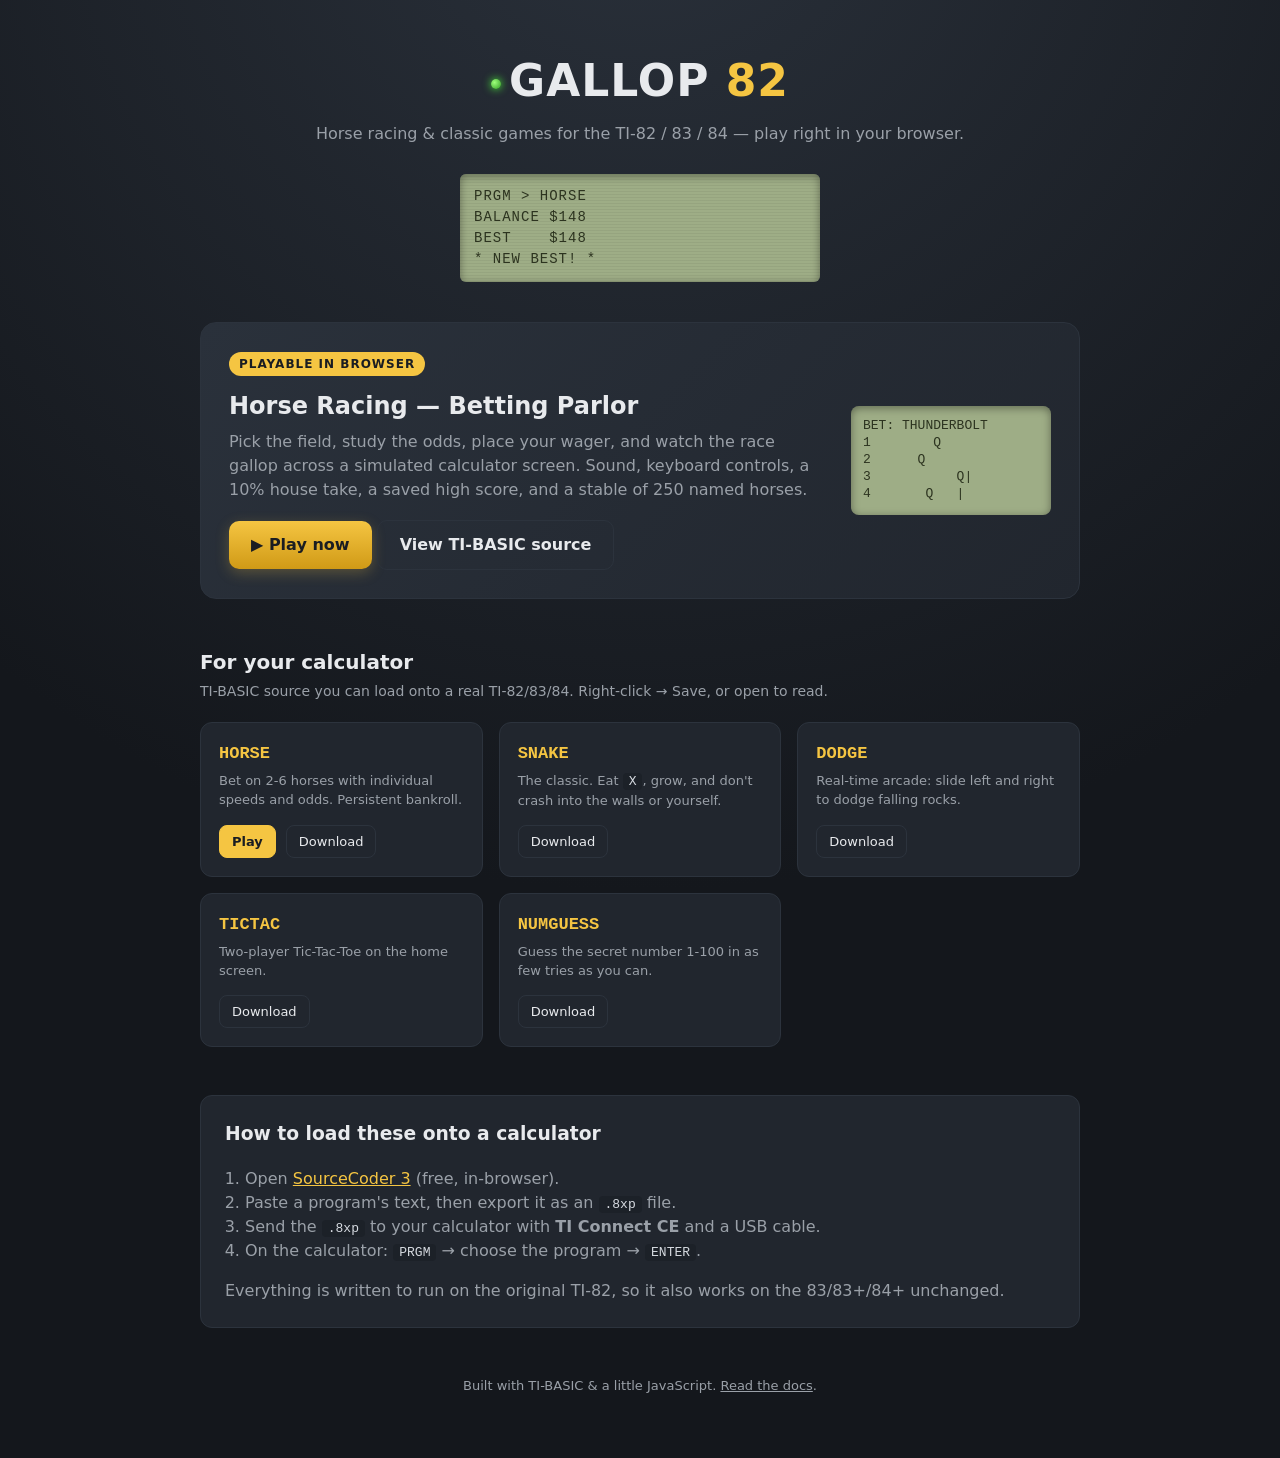
==== index.html @ 48505a06 "Gallop 82: TI-BASIC games + playable web horse racing" ====
<!DOCTYPE html>
<html lang="en">
<head>
<meta charset="UTF-8" />
<meta name="viewport" content="width=device-width, initial-scale=1.0" />
<title>Gallop 82 &mdash; TI Calculator Games</title>
<meta name="description" content="Gallop 82: classic TI-82/83/84 calculator games in TI-BASIC, plus a playable browser version of the Horse Racing betting parlor." />
<style>
  :root {
    --bg: #14171c;
    --bg2: #1c2128;
    --card: #21262e;
    --card-edge: #2c333d;
    --text: #e8eaed;
    --muted: #9aa0a8;
    --accent: #f5c542;
    --lcd: #9ead86;
    --lcd-dark: #2c331f;
    --green: #4cff3a;
  }
  * { box-sizing: border-box; }
  body {
    margin: 0;
    background: radial-gradient(circle at 50% -10%, #2a313b, var(--bg) 60%);
    color: var(--text);
    font-family: "Segoe UI", system-ui, sans-serif;
    line-height: 1.5;
    min-height: 100vh;
  }
  .wrap { max-width: 920px; margin: 0 auto; padding: 48px 20px 64px; }
  header { text-align: center; margin-bottom: 40px; }
  .led {
    display: inline-block; width: 10px; height: 10px; border-radius: 50%;
    background: radial-gradient(circle at 35% 35%, #9dff7a, #2e9b22);
    box-shadow: 0 0 8px var(--green); margin-right: 8px; vertical-align: middle;
  }
  h1 {
    font-size: clamp(28px, 6vw, 44px); margin: 0 0 8px;
    letter-spacing: 1px;
  }
  h1 .y { color: var(--accent); }
  .tag { color: var(--muted); font-size: 16px; margin: 0; }
  .lcd-strip {
    margin: 28px auto 0; max-width: 360px;
    background: var(--lcd); color: var(--lcd-dark);
    font-family: "Consolas", monospace; font-size: 14px; letter-spacing: 1px;
    border-radius: 6px; padding: 12px 14px; white-space: pre; text-align: left;
    box-shadow: inset 0 2px 8px rgba(0,0,0,0.4);
    background-image: repeating-linear-gradient(0deg, rgba(0,0,0,0.05) 0 1px, transparent 1px 3px);
  }
  .featured {
    margin-top: 40px;
    background: linear-gradient(135deg, #2a313b, #21262e);
    border: 1px solid var(--card-edge);
    border-radius: 16px; padding: 28px;
    display: flex; gap: 24px; align-items: center; flex-wrap: wrap;
  }
  .featured .info { flex: 1 1 260px; }
  .featured h2 { margin: 0 0 6px; font-size: 24px; }
  .featured p { color: var(--muted); margin: 0 0 18px; }
  .badge {
    display: inline-block; font-size: 12px; font-weight: 700; letter-spacing: 1px;
    color: #1a1d22; background: var(--accent); padding: 3px 10px; border-radius: 20px;
    margin-bottom: 12px;
  }
  .btn {
    display: inline-block; text-decoration: none; font-weight: 700;
    background: linear-gradient(180deg, #f5c542, #d09a16); color: #1a1d22;
    padding: 12px 22px; border-radius: 10px; font-size: 16px;
    box-shadow: 0 4px 14px rgba(245,197,66,0.25); transition: transform .06s ease, filter .1s ease;
  }
  .btn:hover { filter: brightness(1.08); }
  .btn:active { transform: translateY(1px); }
  .btn.ghost {
    background: none; color: var(--text); border: 1px solid var(--card-edge);
    box-shadow: none; font-weight: 600;
  }
  .featured .art {
    flex: 0 0 200px; background: var(--lcd); color: var(--lcd-dark);
    font-family: "Consolas", monospace; font-size: 13px; line-height: 1.3;
    border-radius: 8px; padding: 12px; white-space: pre;
    box-shadow: inset 0 2px 8px rgba(0,0,0,0.4);
  }
  h3.section { margin: 48px 0 4px; font-size: 20px; }
  .section-sub { color: var(--muted); margin: 0 0 20px; font-size: 14px; }
  .grid { display: grid; grid-template-columns: repeat(auto-fill, minmax(210px, 1fr)); gap: 16px; }
  .card {
    background: var(--card); border: 1px solid var(--card-edge);
    border-radius: 12px; padding: 18px; display: flex; flex-direction: column;
  }
  .card h4 { margin: 0 0 4px; font-size: 17px; font-family: "Consolas", monospace; color: var(--accent); }
  .card p { color: var(--muted); font-size: 13px; margin: 0 0 14px; flex: 1; }
  .card .links { display: flex; gap: 10px; flex-wrap: wrap; }
  .card a {
    font-size: 13px; text-decoration: none; color: var(--text);
    border: 1px solid var(--card-edge); padding: 6px 12px; border-radius: 8px;
    transition: background .1s ease;
  }
  .card a:hover { background: var(--bg2); }
  .card a.play { background: var(--accent); color: #1a1d22; border-color: var(--accent); font-weight: 700; }
  .howto {
    margin-top: 48px; background: var(--card); border: 1px solid var(--card-edge);
    border-radius: 12px; padding: 24px;
  }
  .howto h3 { margin-top: 0; }
  .howto ol { color: var(--muted); padding-left: 20px; }
  .howto a { color: var(--accent); }
  code {
    background: var(--bg2); padding: 1px 6px; border-radius: 4px;
    font-family: "Consolas", monospace; font-size: 13px; color: #d6dae0;
  }
  footer { text-align: center; color: var(--muted); font-size: 13px; margin-top: 48px; }
  footer a { color: var(--muted); }
</style>
</head>
<body>
  <div class="wrap">
    <header>
      <h1><span class="led"></span>GALLOP <span class="y">82</span></h1>
      <p class="tag">Horse racing &amp; classic games for the TI-82 / 83 / 84 &mdash; play right in your browser.</p>
      <div class="lcd-strip">PRGM &gt; HORSE
BALANCE $148
BEST    $148
* NEW BEST! *</div>
    </header>

    <section class="featured">
      <div class="info">
        <span class="badge">PLAYABLE IN BROWSER</span>
        <h2>Horse Racing &mdash; Betting Parlor</h2>
        <p>Pick the field, study the odds, place your wager, and watch the race
           gallop across a simulated calculator screen. Sound, keyboard controls,
           a 10% house take, a saved high score, and a stable of 250 named horses.</p>
        <a class="btn" href="web/horse.html">&#9654; Play now</a>
        <a class="btn ghost" href="games/HORSE.txt">View TI-BASIC source</a>
      </div>
      <div class="art">BET: THUNDERBOLT
1        Q
2      Q
3           Q|
4       Q   |</div>
    </section>

    <h3 class="section">For your calculator</h3>
    <p class="section-sub">TI-BASIC source you can load onto a real TI-82/83/84. Right-click &rarr; Save, or open to read.</p>
    <div class="grid">
      <div class="card">
        <h4>HORSE</h4>
        <p>Bet on 2-6 horses with individual speeds and odds. Persistent bankroll.</p>
        <div class="links">
          <a class="play" href="web/horse.html">Play</a>
          <a href="games/HORSE.txt" download>Download</a>
        </div>
      </div>
      <div class="card">
        <h4>SNAKE</h4>
        <p>The classic. Eat <code>X</code>, grow, and don't crash into the walls or yourself.</p>
        <div class="links"><a href="games/SNAKE.txt" download>Download</a></div>
      </div>
      <div class="card">
        <h4>DODGE</h4>
        <p>Real-time arcade: slide left and right to dodge falling rocks.</p>
        <div class="links"><a href="games/DODGE.txt" download>Download</a></div>
      </div>
      <div class="card">
        <h4>TICTAC</h4>
        <p>Two-player Tic-Tac-Toe on the home screen.</p>
        <div class="links"><a href="games/TICTAC.txt" download>Download</a></div>
      </div>
      <div class="card">
        <h4>NUMGUESS</h4>
        <p>Guess the secret number 1-100 in as few tries as you can.</p>
        <div class="links"><a href="games/NUMGUESS.txt" download>Download</a></div>
      </div>
    </div>

    <div class="howto">
      <h3>How to load these onto a calculator</h3>
      <ol>
        <li>Open <a href="https://www.cemetech.net/sc/" target="_blank" rel="noopener">SourceCoder 3</a> (free, in-browser).</li>
        <li>Paste a program's text, then export it as an <code>.8xp</code> file.</li>
        <li>Send the <code>.8xp</code> to your calculator with <strong>TI Connect CE</strong> and a USB cable.</li>
        <li>On the calculator: <code>PRGM</code> &rarr; choose the program &rarr; <code>ENTER</code>.</li>
      </ol>
      <p style="color:var(--muted); margin-bottom:0;">Everything is written to run on the original TI-82, so it also works on the 83/83+/84+ unchanged.</p>
    </div>

    <footer>
      Built with TI-BASIC &amp; a little JavaScript. <a href="README.md">Read the docs</a>.
    </footer>
  </div>
</body>
</html>
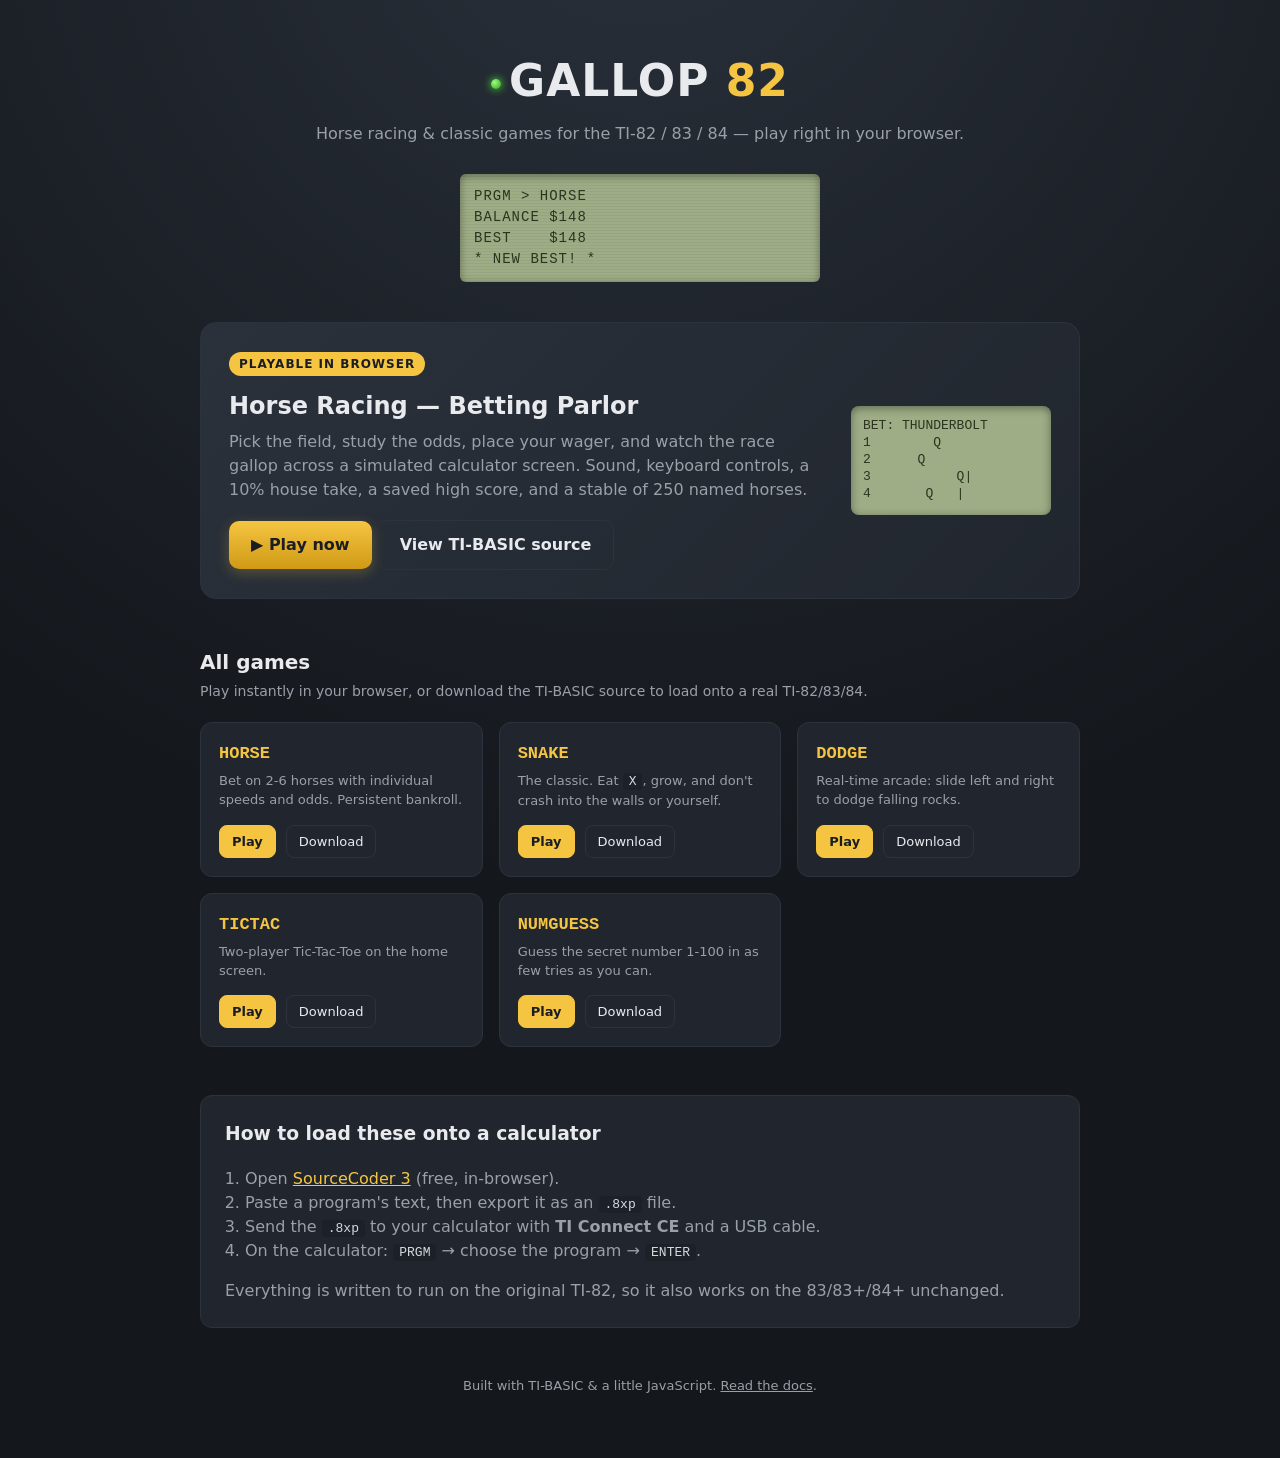
==== commit c864e17e: "Add playable web versions of all games (Snake, Dodge, Tic-Tac-Toe, Number Guess) on a shared calcula" ====
--- a/index.html
+++ b/index.html
@@ -141,8 +141,8 @@
 4       Q   |</div>
     </section>
 
-    <h3 class="section">For your calculator</h3>
-    <p class="section-sub">TI-BASIC source you can load onto a real TI-82/83/84. Right-click &rarr; Save, or open to read.</p>
+    <h3 class="section">All games</h3>
+    <p class="section-sub">Play instantly in your browser, or download the TI-BASIC source to load onto a real TI-82/83/84.</p>
     <div class="grid">
       <div class="card">
         <h4>HORSE</h4>
@@ -155,22 +155,34 @@
       <div class="card">
         <h4>SNAKE</h4>
         <p>The classic. Eat <code>X</code>, grow, and don't crash into the walls or yourself.</p>
-        <div class="links"><a href="games/SNAKE.txt" download>Download</a></div>
+        <div class="links">
+          <a class="play" href="web/snake.html">Play</a>
+          <a href="games/SNAKE.txt" download>Download</a>
+        </div>
       </div>
       <div class="card">
         <h4>DODGE</h4>
         <p>Real-time arcade: slide left and right to dodge falling rocks.</p>
-        <div class="links"><a href="games/DODGE.txt" download>Download</a></div>
+        <div class="links">
+          <a class="play" href="web/dodge.html">Play</a>
+          <a href="games/DODGE.txt" download>Download</a>
+        </div>
       </div>
       <div class="card">
         <h4>TICTAC</h4>
         <p>Two-player Tic-Tac-Toe on the home screen.</p>
-        <div class="links"><a href="games/TICTAC.txt" download>Download</a></div>
+        <div class="links">
+          <a class="play" href="web/tictac.html">Play</a>
+          <a href="games/TICTAC.txt" download>Download</a>
+        </div>
       </div>
       <div class="card">
         <h4>NUMGUESS</h4>
         <p>Guess the secret number 1-100 in as few tries as you can.</p>
-        <div class="links"><a href="games/NUMGUESS.txt" download>Download</a></div>
+        <div class="links">
+          <a class="play" href="web/numguess.html">Play</a>
+          <a href="games/NUMGUESS.txt" download>Download</a>
+        </div>
       </div>
     </div>
 
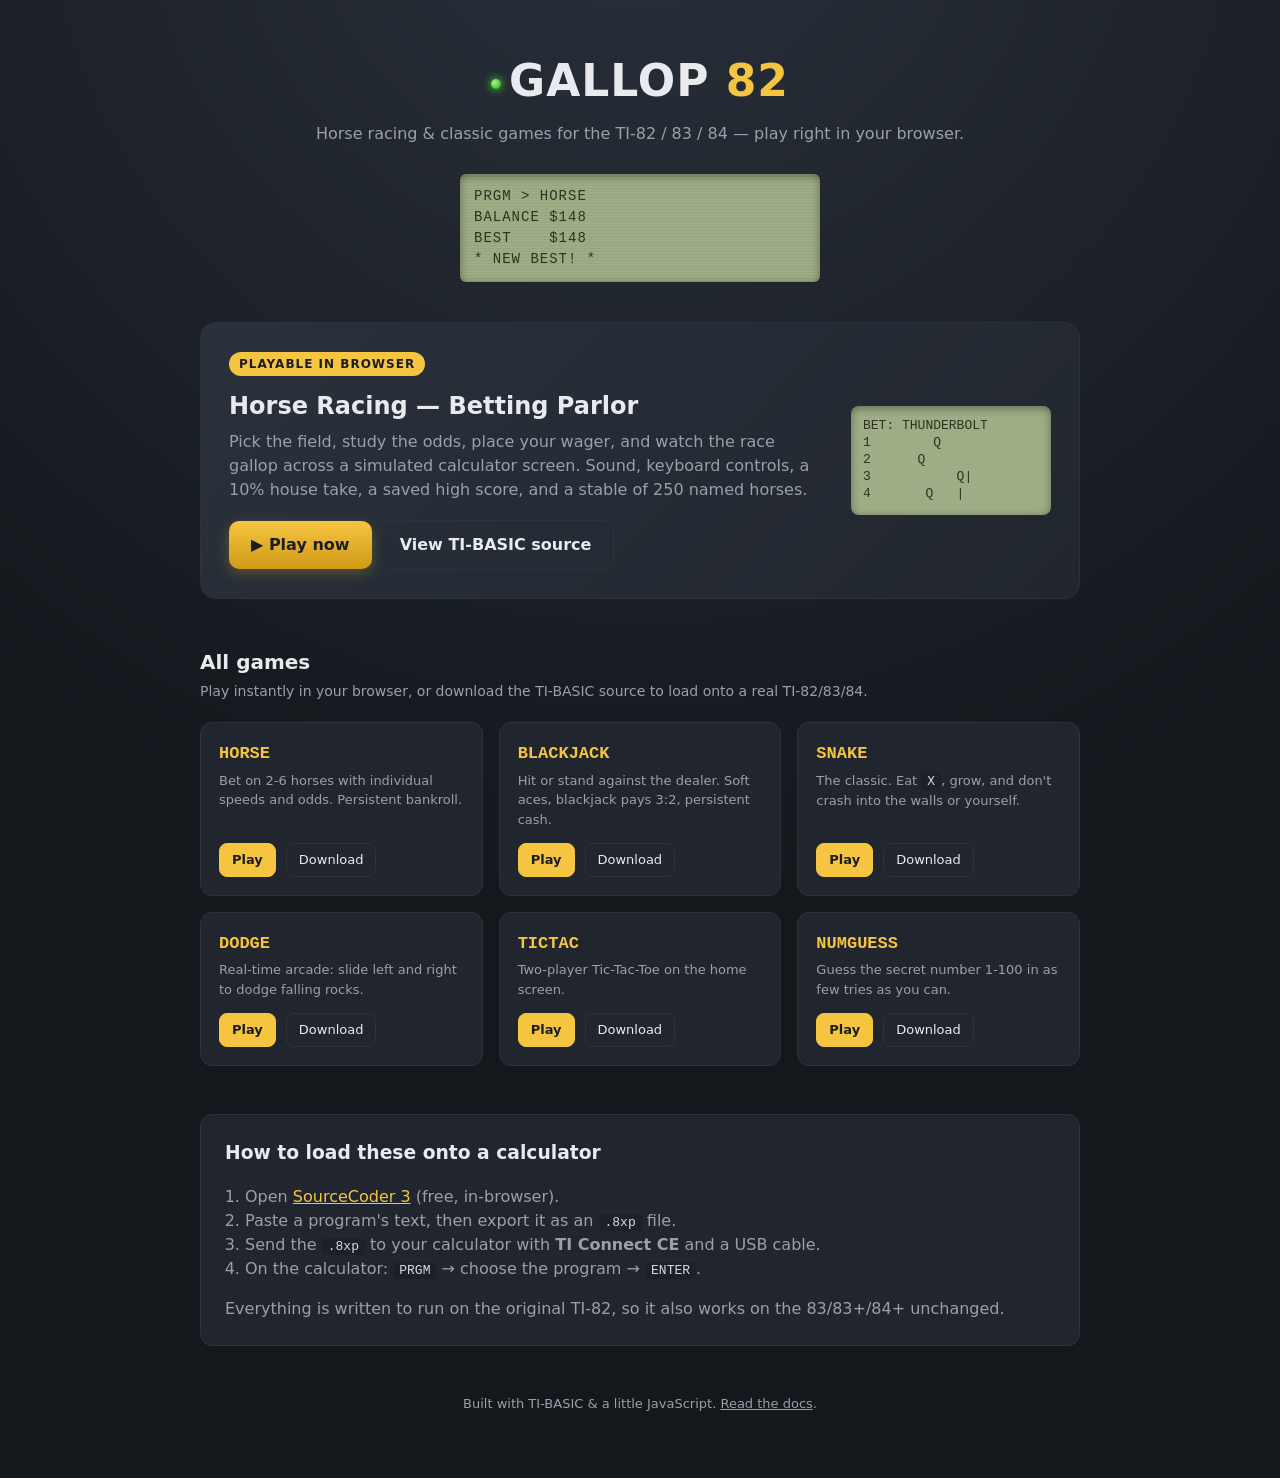
==== commit c78afce8: "Add Blackjack (web + TI-BASIC), social preview meta tags, and site preview image" ====
--- a/index.html
+++ b/index.html
@@ -4,7 +4,16 @@
 <meta charset="UTF-8" />
 <meta name="viewport" content="width=device-width, initial-scale=1.0" />
 <title>Gallop 82 &mdash; TI Calculator Games</title>
-<meta name="description" content="Gallop 82: classic TI-82/83/84 calculator games in TI-BASIC, plus a playable browser version of the Horse Racing betting parlor." />
+<meta name="description" content="Gallop 82: classic TI-82/83/84 calculator games in TI-BASIC, plus playable browser versions of Horse Racing, Blackjack, Snake and more." />
+<meta property="og:title" content="Gallop 82 &mdash; TI Calculator Games" />
+<meta property="og:description" content="Play retro TI-82 calculator games right in your browser: Horse Racing, Blackjack, Snake, Dodge, Tic-Tac-Toe and Number Guess. Plus TI-BASIC source to load on a real calculator." />
+<meta property="og:type" content="website" />
+<meta property="og:url" content="https://curt-tte.github.io/gallop-82/" />
+<meta property="og:image" content="https://curt-tte.github.io/gallop-82/assets/horse_preview.png" />
+<meta name="twitter:card" content="summary_large_image" />
+<meta name="twitter:title" content="Gallop 82 &mdash; TI Calculator Games" />
+<meta name="twitter:description" content="Play retro TI-82 calculator games right in your browser." />
+<meta name="twitter:image" content="https://curt-tte.github.io/gallop-82/assets/horse_preview.png" />
 <style>
   :root {
     --bg: #14171c;
@@ -153,6 +162,14 @@
         </div>
       </div>
       <div class="card">
+        <h4>BLACKJACK</h4>
+        <p>Hit or stand against the dealer. Soft aces, blackjack pays 3:2, persistent cash.</p>
+        <div class="links">
+          <a class="play" href="web/blackjack.html">Play</a>
+          <a href="games/BLACKJK.txt" download>Download</a>
+        </div>
+      </div>
+      <div class="card">
         <h4>SNAKE</h4>
         <p>The classic. Eat <code>X</code>, grow, and don't crash into the walls or yourself.</p>
         <div class="links">
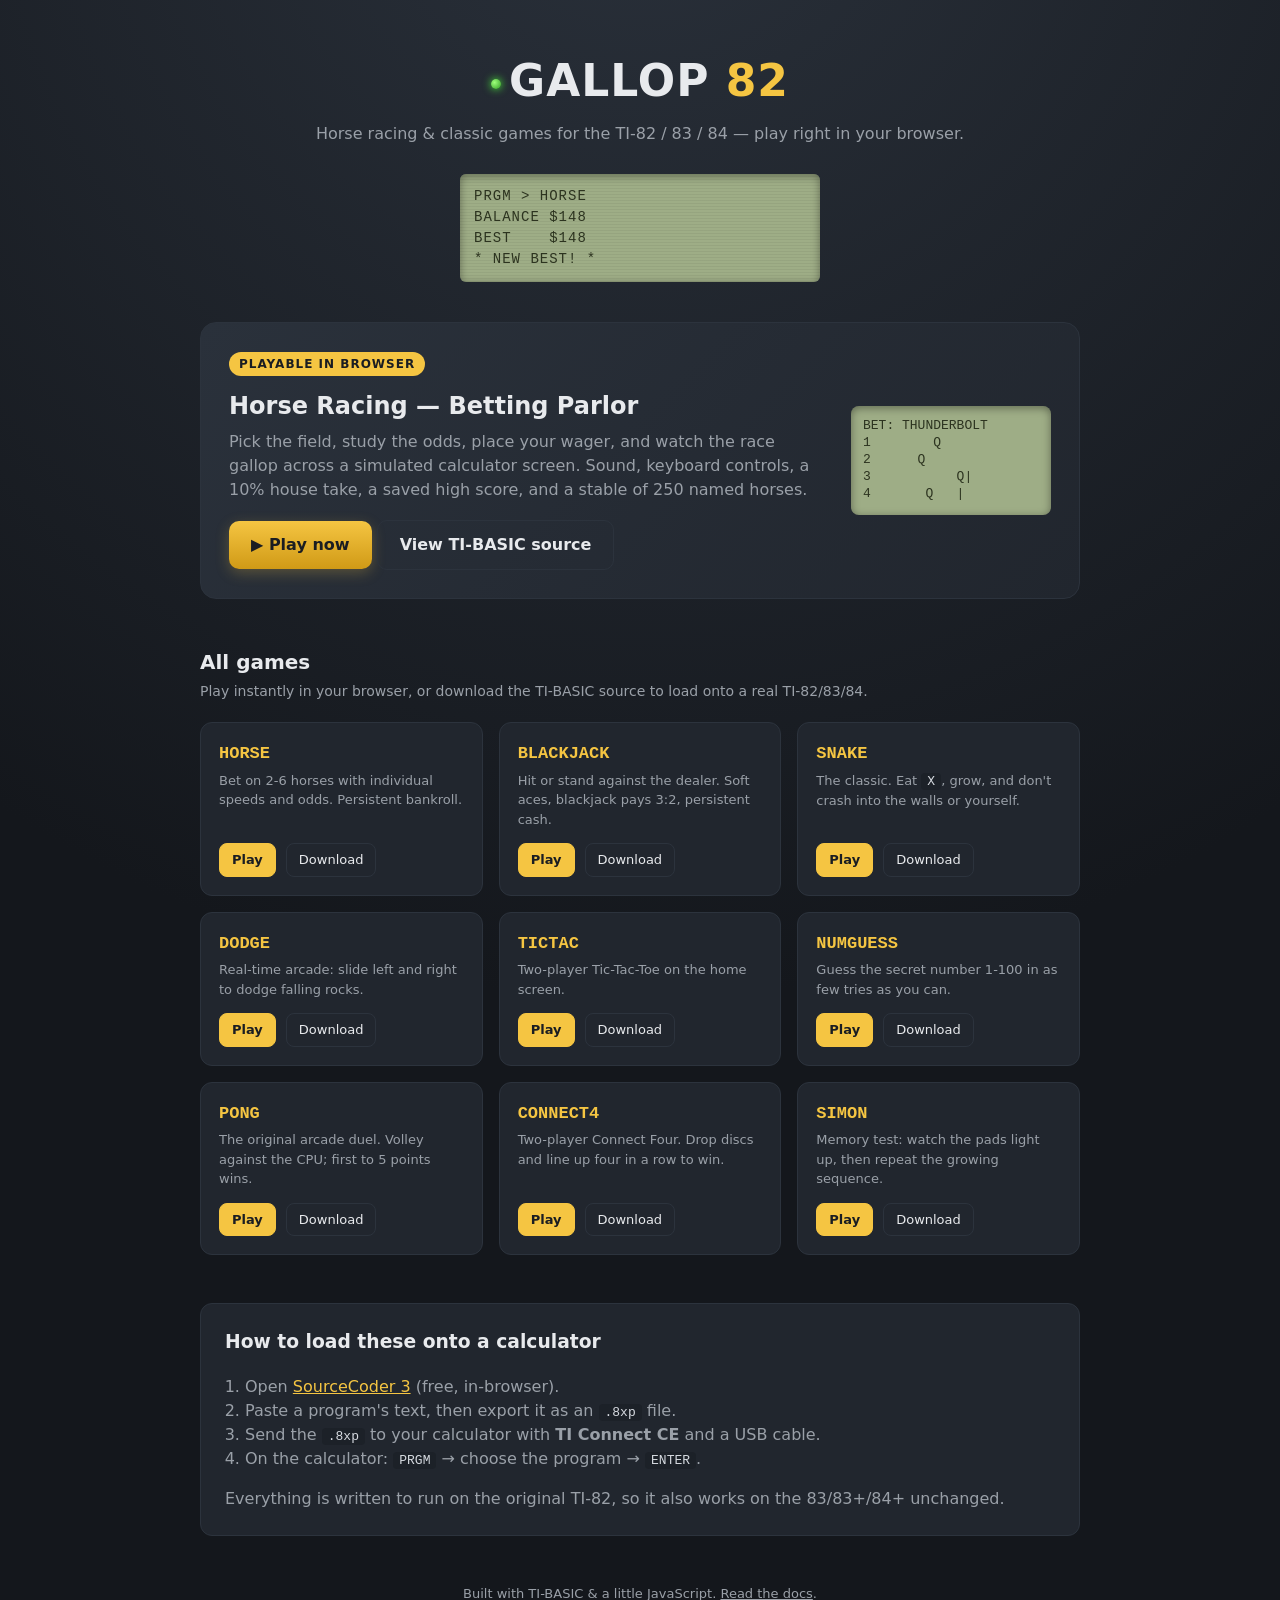
==== commit fa17691b: "Add Pong, Connect Four, and Simon (web + TI-BASIC) Three new games on the shared calculator engine, " ====
--- a/index.html
+++ b/index.html
@@ -4,16 +4,18 @@
 <meta charset="UTF-8" />
 <meta name="viewport" content="width=device-width, initial-scale=1.0" />
 <title>Gallop 82 &mdash; TI Calculator Games</title>
-<meta name="description" content="Gallop 82: classic TI-82/83/84 calculator games in TI-BASIC, plus playable browser versions of Horse Racing, Blackjack, Snake and more." />
+<meta name="description" content="Gallop 82: classic TI-82/83/84 calculator games in TI-BASIC, plus playable browser versions of Horse Racing, Blackjack, Snake, Pong, Connect Four, Simon and more." />
 <meta property="og:title" content="Gallop 82 &mdash; TI Calculator Games" />
-<meta property="og:description" content="Play retro TI-82 calculator games right in your browser: Horse Racing, Blackjack, Snake, Dodge, Tic-Tac-Toe and Number Guess. Plus TI-BASIC source to load on a real calculator." />
+<meta property="og:description" content="Play retro TI-82 calculator games right in your browser: Horse Racing, Blackjack, Snake, Pong, Connect Four, Simon, Dodge, Tic-Tac-Toe and Number Guess. Plus TI-BASIC source to load on a real calculator." />
 <meta property="og:type" content="website" />
 <meta property="og:url" content="https://curt-tte.github.io/gallop-82/" />
-<meta property="og:image" content="https://curt-tte.github.io/gallop-82/assets/horse_preview.png" />
+<meta property="og:image" content="https://curt-tte.github.io/gallop-82/assets/og-image.jpg" />
+<meta property="og:image:width" content="1200" />
+<meta property="og:image:height" content="630" />
 <meta name="twitter:card" content="summary_large_image" />
 <meta name="twitter:title" content="Gallop 82 &mdash; TI Calculator Games" />
 <meta name="twitter:description" content="Play retro TI-82 calculator games right in your browser." />
-<meta name="twitter:image" content="https://curt-tte.github.io/gallop-82/assets/horse_preview.png" />
+<meta name="twitter:image" content="https://curt-tte.github.io/gallop-82/assets/og-image.jpg" />
 <style>
   :root {
     --bg: #14171c;
@@ -201,6 +203,30 @@
           <a href="games/NUMGUESS.txt" download>Download</a>
         </div>
       </div>
+      <div class="card">
+        <h4>PONG</h4>
+        <p>The original arcade duel. Volley against the CPU; first to 5 points wins.</p>
+        <div class="links">
+          <a class="play" href="web/pong.html">Play</a>
+          <a href="games/PONG.txt" download>Download</a>
+        </div>
+      </div>
+      <div class="card">
+        <h4>CONNECT4</h4>
+        <p>Two-player Connect Four. Drop discs and line up four in a row to win.</p>
+        <div class="links">
+          <a class="play" href="web/connect4.html">Play</a>
+          <a href="games/CONNECT4.txt" download>Download</a>
+        </div>
+      </div>
+      <div class="card">
+        <h4>SIMON</h4>
+        <p>Memory test: watch the pads light up, then repeat the growing sequence.</p>
+        <div class="links">
+          <a class="play" href="web/simon.html">Play</a>
+          <a href="games/SIMON.txt" download>Download</a>
+        </div>
+      </div>
     </div>
 
     <div class="howto">
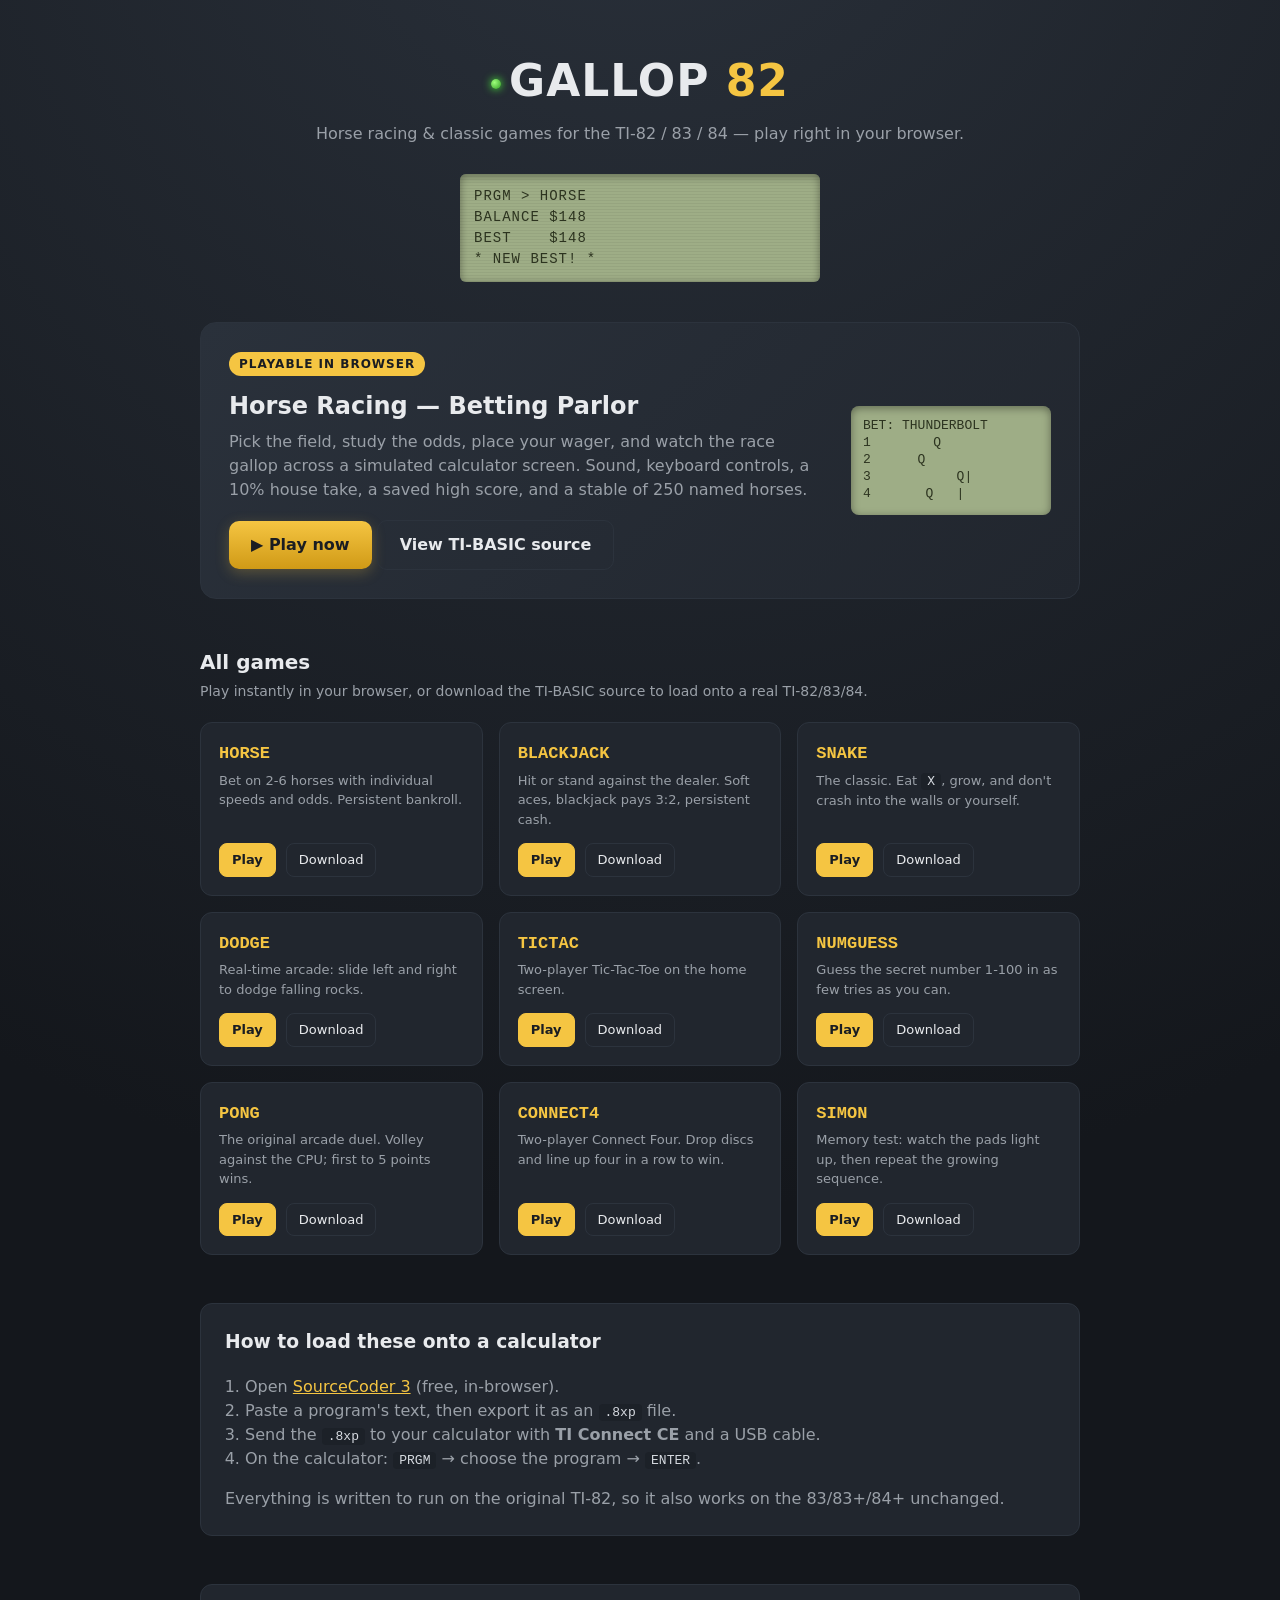
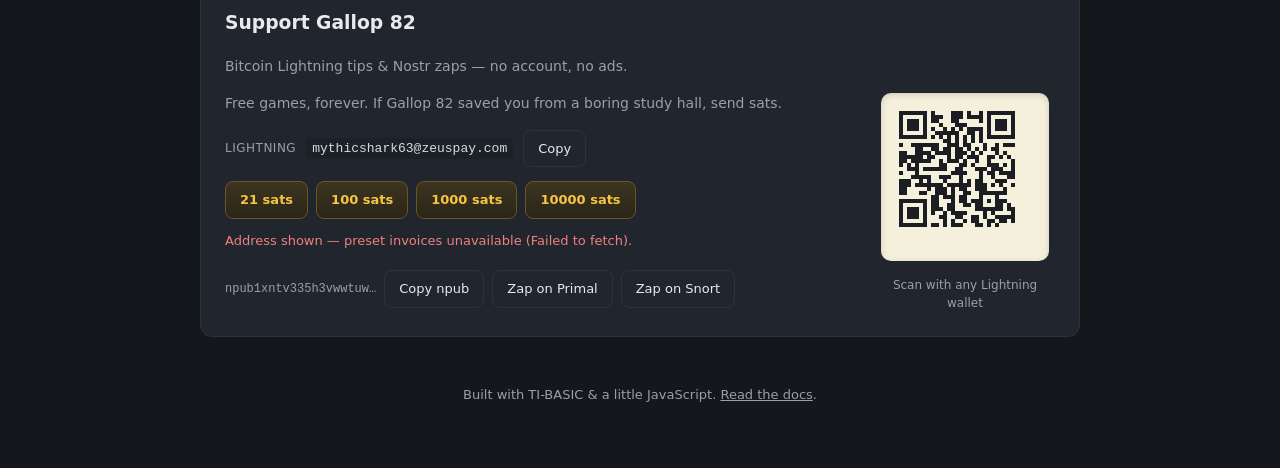
==== commit 6477b055: "Add Lightning tip jar and Nostr zap support Static tip jar on the landing page: LNURL-pay presets, Q" ====
--- a/index.html
+++ b/index.html
@@ -122,6 +122,45 @@
   }
   footer { text-align: center; color: var(--muted); font-size: 13px; margin-top: 48px; }
   footer a { color: var(--muted); }
+  .support {
+    margin-top: 48px; background: var(--card); border: 1px solid var(--card-edge);
+    border-radius: 12px; padding: 24px;
+  }
+  .support h3 { margin-top: 0; }
+  .support .section-sub { margin-bottom: 16px; }
+  .tip-grid {
+    display: flex; gap: 28px; flex-wrap: wrap; align-items: flex-start;
+  }
+  .tip-main { flex: 1 1 280px; min-width: 0; }
+  .tip-lede { color: var(--muted); margin: 0 0 16px; font-size: 14px; }
+  .tip-addr {
+    display: flex; align-items: center; gap: 10px; flex-wrap: wrap;
+    margin-bottom: 14px; font-size: 14px;
+  }
+  .tip-label { color: var(--muted); font-size: 12px; text-transform: uppercase; letter-spacing: 0.5px; }
+  .tip-presets { display: flex; gap: 8px; flex-wrap: wrap; margin-bottom: 12px; }
+  .tip-preset, .tip-btn {
+    font: inherit; cursor: pointer; border-radius: 8px; font-size: 13px; font-weight: 600;
+    padding: 8px 14px; border: 1px solid var(--card-edge); background: var(--bg2); color: var(--text);
+    text-decoration: none; display: inline-block;
+  }
+  .tip-preset:hover, .tip-btn:hover { background: #2a313b; }
+  .tip-preset { border-color: #6b5520; background: linear-gradient(180deg, #3d3520, #2a2518); color: var(--accent); }
+  .tip-btn.ghost { background: transparent; font-weight: 500; }
+  .tip-status { font-size: 13px; color: var(--muted); margin: 0 0 12px; min-height: 1.2em; }
+  .tip-status.err { color: #f08080; }
+  .tip-actions { display: flex; gap: 8px; flex-wrap: wrap; align-items: center; }
+  .tip-nostr { display: flex; gap: 8px; flex-wrap: wrap; align-items: center; width: 100%; margin-top: 8px; }
+  .tip-npub { font-family: Consolas, monospace; font-size: 12px; color: var(--muted); }
+  .tip-qr-wrap { flex: 0 0 auto; text-align: center; }
+  .tip-qr {
+    background: #f5f0dc; border-radius: 10px; padding: 10px;
+    display: inline-block; min-width: 168px; min-height: 168px;
+    box-shadow: inset 0 2px 6px rgba(0,0,0,0.15);
+  }
+  .tip-qr canvas { display: block; border-radius: 4px; }
+  .tip-qr-hint { font-size: 12px; color: var(--muted); margin: 8px 0 0; max-width: 180px; }
+  .affiliate-note { font-size: 13px; color: var(--muted); margin-top: 12px; }
 </style>
 </head>
 <body>
@@ -238,11 +277,36 @@
         <li>On the calculator: <code>PRGM</code> &rarr; choose the program &rarr; <code>ENTER</code>.</li>
       </ol>
       <p style="color:var(--muted); margin-bottom:0;">Everything is written to run on the original TI-82, so it also works on the 83/83+/84+ unchanged.</p>
+      <p class="affiliate-note" id="affiliateNote" hidden>
+        Need hardware? <a id="affiliateLink" href="#" target="_blank" rel="noopener sponsored">TI-84 Plus CE on Amazon</a>
+        <span id="affiliateDisclosure"> (affiliate link)</span>
+      </p>
     </div>
+
+    <section class="support" id="support">
+      <h3>Support Gallop 82</h3>
+      <p class="section-sub">Bitcoin Lightning tips &amp; Nostr zaps — no account, no ads.</p>
+      <div id="tipJar"></div>
+    </section>
 
     <footer>
       Built with TI-BASIC &amp; a little JavaScript. <a href="README.md">Read the docs</a>.
     </footer>
   </div>
+<script src="web/vendor/qrcode.js"></script>
+<script src="web/support-config.js"></script>
+<script src="web/tip-jar.js"></script>
+<script>
+(function () {
+  var cfg = window.GALLOP82_SUPPORT || {};
+  var tag = (cfg.amazonTag || "").trim();
+  if (!tag) return;
+  var note = document.getElementById("affiliateNote");
+  var link = document.getElementById("affiliateLink");
+  if (!note || !link) return;
+  note.hidden = false;
+  link.href = "https://www.amazon.com/dp/B00TFWOS8Y?tag=" + encodeURIComponent(tag);
+})();
+</script>
 </body>
 </html>
